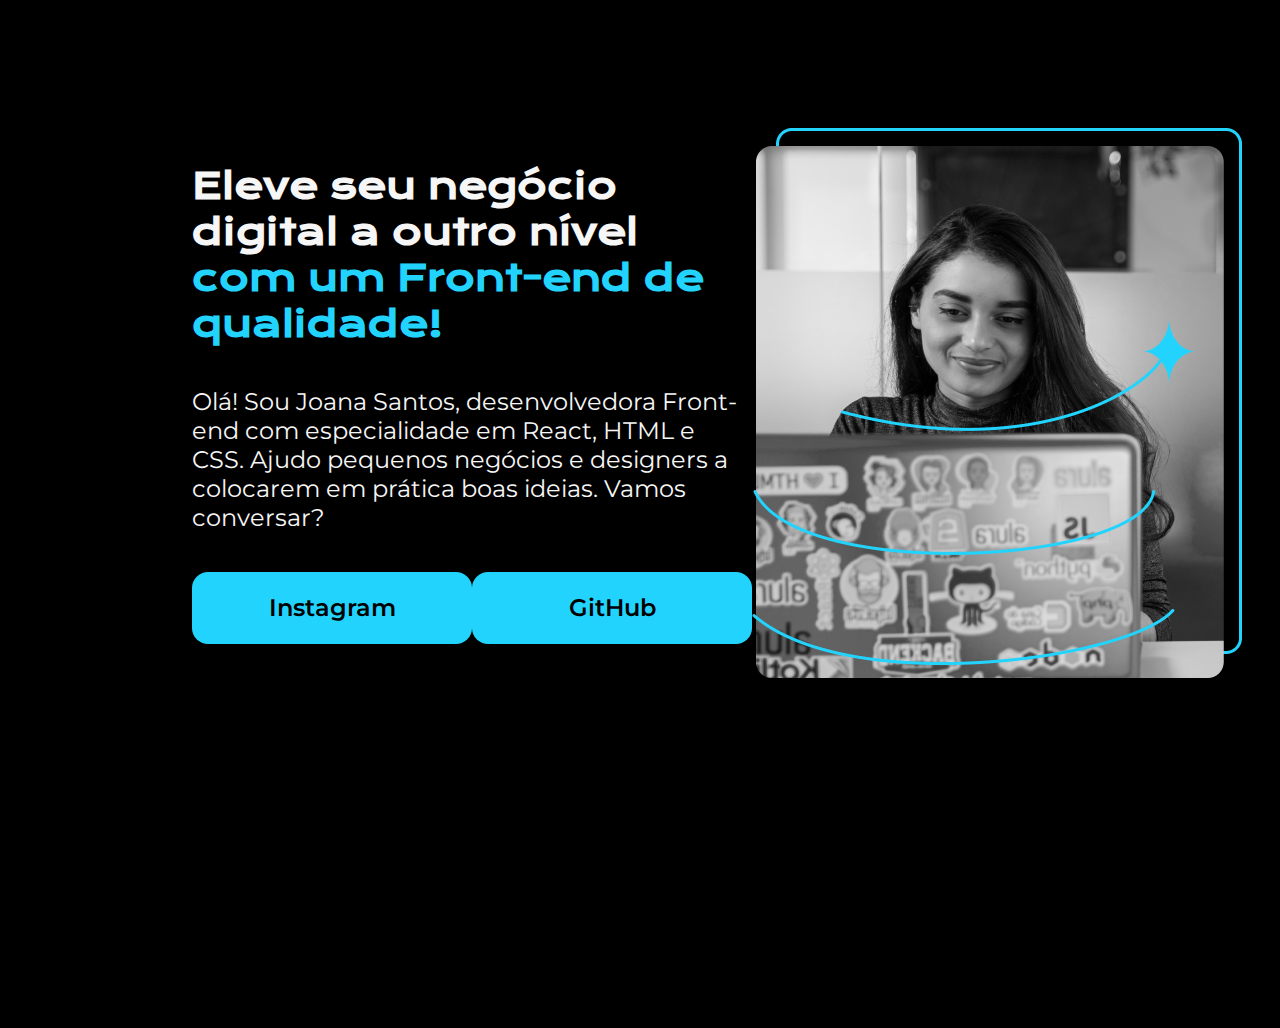
==== index.html @ 55301658 "inclusão dos primeiros aruivos do projeto" ====
<!DOCTYPE html>
<html lang="pt-BR">
<head>
    <meta charset="UTF-8">
    <meta http-equiv="X-UA-Compatible" content="IE=edge">
    <meta name="viewport" content="width=device-width, initial-scale=1.0">
    <link rel="stylesheet" href="reset.css">
    <link rel="stylesheet" href="style.css">
    <title>Portfolio</title>
</head>
<body>
    <main class="apresentacao">
        <section class="apresentacao__conteudo">
            <h1 class="apresentacao__conteudo__titulo">Eleve seu negócio digital a outro nível <strong class="titulo-destaque">com um Front-end de qualidade!</strong></h1>
            <p class="apresentacao__conteudo__texto">Olá! Sou Joana Santos, desenvolvedora Front-end com especialidade em React, HTML e CSS. Ajudo pequenos negócios e designers a colocarem em prática boas ideias. Vamos conversar?</p>
            <div class="apresentacao__links">
                <a class="apresentacao__links__link" href="https://www.instagram.com/jfr0es/">Instagram</a>
                <a class="apresentacao__links__link" href="https://github.com/jfroes">GitHub</a>
            </div>
        </section>
        <img src="Imagem.png" alt="Foto de uma garota mexendo no computador">
    </main>
</body>
</html>
---- style.css ----
@import url('https://fonts.googleapis.com/css2?family=Krona+One&family=Montserrat:wght@400;600&display=swap');

body{
    box-sizing: border-box;
    height: 100vh;
    background-color: #000000;
    color: #F6F6F6;
}

.apresentacao {
    margin: 10% 15%;
    display: flex;
    align-items: center;
    justify-content: space-between;
}

.apresentacao__conteudo{
    width: 615px;
    display: flex;
    flex-direction: column;
    gap: 40px;
}

.apresentacao__conteudo__titulo{
    font-family: 'Krona One', sans-serif;
    font-size: 36px;
}

.apresentacao__conteudo__texto{
    font-size: 24px;
    font-family:'Montserrat', sans-serif;
}

.apresentacao__links{
    display: flex;
    justify-content: space-between;
}

.apresentacao__links__link{
    background-color: #22D4FD;
    color: #000000;
    width: 280px;
    text-align: center;
    text-decoration: none;
    border-radius: 16px;
    font-size: 24px;
    font-family:'Montserrat', sans-serif;
    font-weight: 600;
    padding: 21.5px  0;
}

.titulo-destaque{
    color: #22D4FD;
   
}
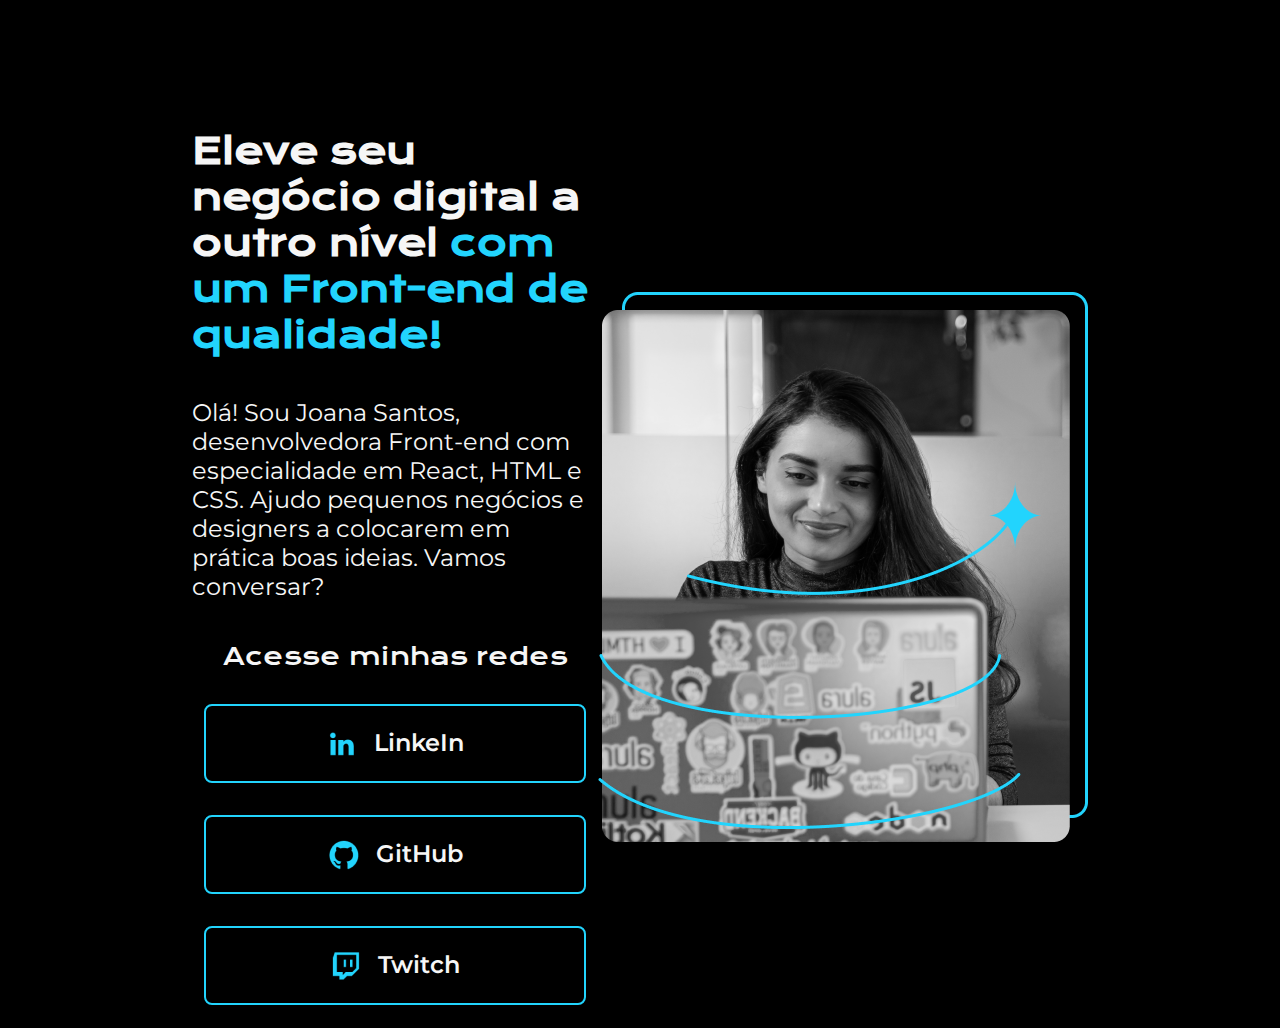
==== commit b6b62ab6: "inclusão de botão, mudança no layout e ciação da pasta assets" ====
--- a/index.html
+++ b/index.html
@@ -14,11 +14,22 @@
             <h1 class="apresentacao__conteudo__titulo">Eleve seu negócio digital a outro nível <strong class="titulo-destaque">com um Front-end de qualidade!</strong></h1>
             <p class="apresentacao__conteudo__texto">Olá! Sou Joana Santos, desenvolvedora Front-end com especialidade em React, HTML e CSS. Ajudo pequenos negócios e designers a colocarem em prática boas ideias. Vamos conversar?</p>
             <div class="apresentacao__links">
-                <a class="apresentacao__links__link" href="https://www.instagram.com/jfr0es/">Instagram</a>
-                <a class="apresentacao__links__link" href="https://github.com/jfroes">GitHub</a>
+                <h2 class="apresentacao__links__subtitulo">Acesse minhas redes</h2>
+                <a class="apresentacao__links__link" href="https://www.linkedin.com/in/josepaulofroes/">
+                    <img src="./assets/Logo linkedin.png">
+                    LinkeIn
+                </a>
+                <a class="apresentacao__links__link" href="https://github.com/jfroes">
+                    <img src="./assets/Logo Github.png">
+                    GitHub
+                </a>
+                <a class="apresentacao__links__link" href="https://github.com/jfroes">
+                    <img src="./assets/Logo Twitch.png">
+                    Twitch
+                </a>
             </div>
         </section>
-        <img src="Imagem.png" alt="Foto de uma garota mexendo no computador">
+        <img src="./assets/Imagem.png" alt="Foto de uma garota mexendo no computador">
     </main>
 </body>
 </html>--- a/style.css
+++ b/style.css
@@ -33,16 +33,30 @@
 
 .apresentacao__links{
     display: flex;
+    flex-direction: column;
     justify-content: space-between;
+    align-items: center;
+    gap: 32px;
+}
+
+.apresentacao__links__subtitulo{
+    font-family: 'Krona One', sans-serif;
+    font-weight:  400;
+    font-size: 24px;
 }
 
 .apresentacao__links__link{
-    background-color: #22D4FD;
-    color: #000000;
-    width: 280px;
+    display: flex;
+    justify-content: center; 
+    gap: 16px;
+    background-color: #22d5fd00;
+    color: #F6F6F6;
+    width: 378px;
     text-align: center;
     text-decoration: none;
-    border-radius: 16px;
+    border-radius: 8px;
+    border:solid 2px #22D4FD;
+
     font-size: 24px;
     font-family:'Montserrat', sans-serif;
     font-weight: 600;
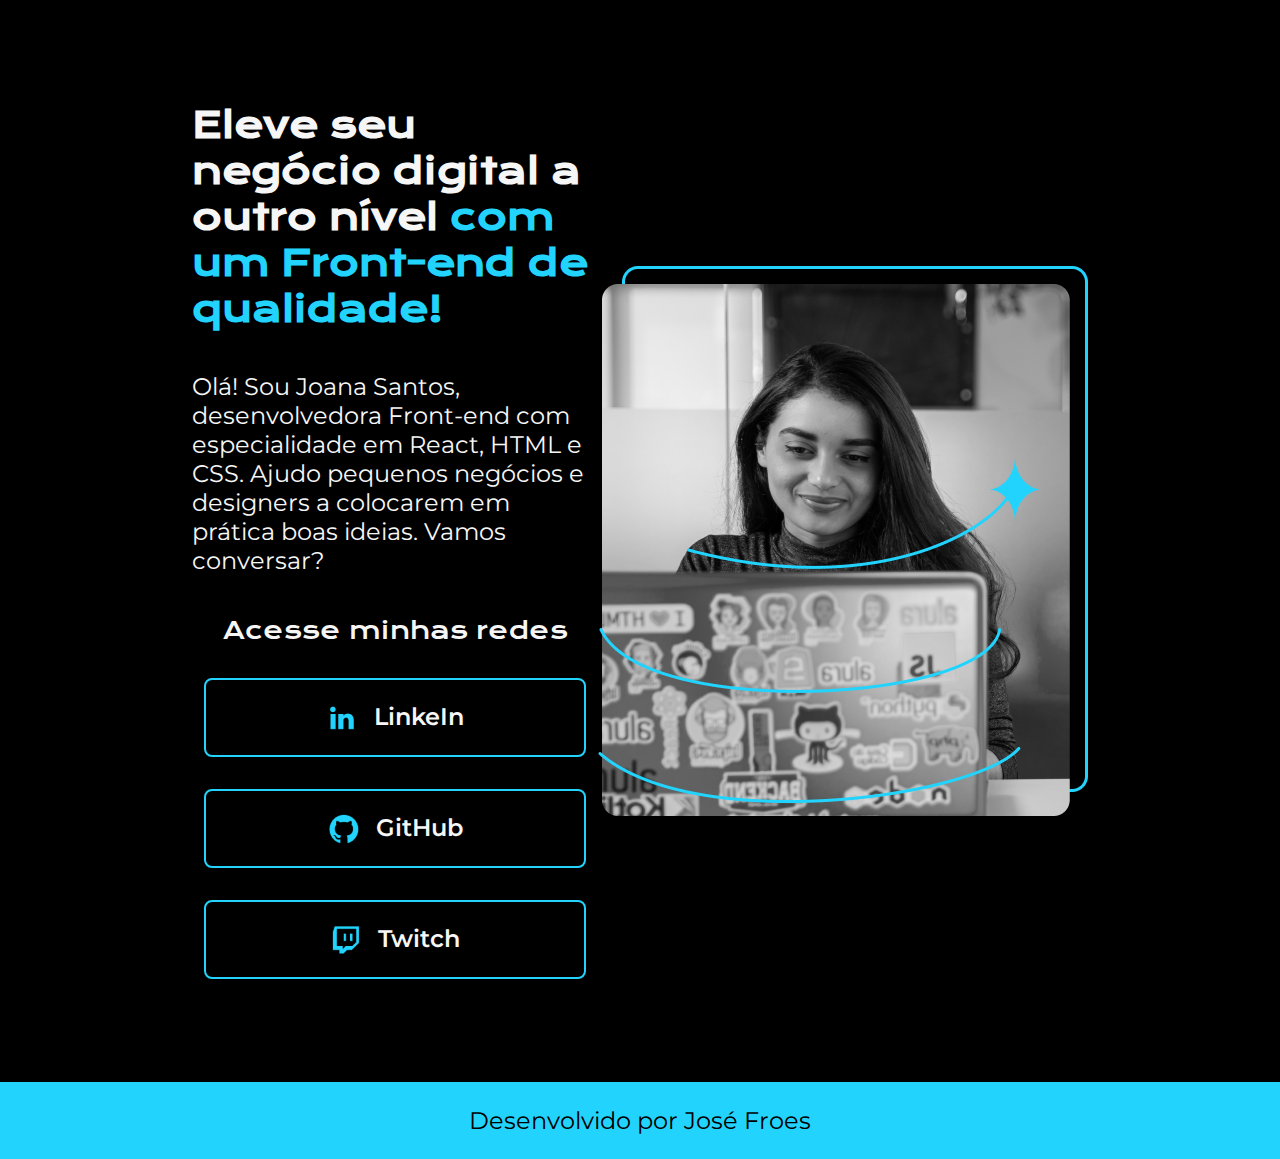
==== commit d822498a: "adicionando e estilizando o footer" ====
--- a/index.html
+++ b/index.html
@@ -9,6 +9,7 @@
     <title>Portfolio</title>
 </head>
 <body>
+    
     <main class="apresentacao">
         <section class="apresentacao__conteudo">
             <h1 class="apresentacao__conteudo__titulo">Eleve seu negócio digital a outro nível <strong class="titulo-destaque">com um Front-end de qualidade!</strong></h1>
@@ -31,5 +32,8 @@
         </section>
         <img src="./assets/Imagem.png" alt="Foto de uma garota mexendo no computador">
     </main>
+    <footer class="rodape">
+        <p>Desenvolvido por José Froes</p>
+    </footer>
 </body>
 </html>--- a/style.css
+++ b/style.css
@@ -2,13 +2,12 @@
 
 body{
     box-sizing: border-box;
-    height: 100vh;
     background-color: #000000;
     color: #F6F6F6;
 }
 
 .apresentacao {
-    margin: 10% 15%;
+    padding: 8% 15%;
     display: flex;
     align-items: center;
     justify-content: space-between;
@@ -63,8 +62,22 @@
     padding: 21.5px  0;
 }
 
+.apresentacao__links__link:hover{
+    background-color: #272727;
+}
+
 .titulo-destaque{
     color: #22D4FD;
+}
+
+.rodape{
+    padding: 24px;
+    color: #000000;
+    background-color: #22D4FD;
+    text-align: center;
+    font-family: 'Montserrat', sans-serif;
+    font-size: 24px;
+    font-weight: 400;
    
 }
 
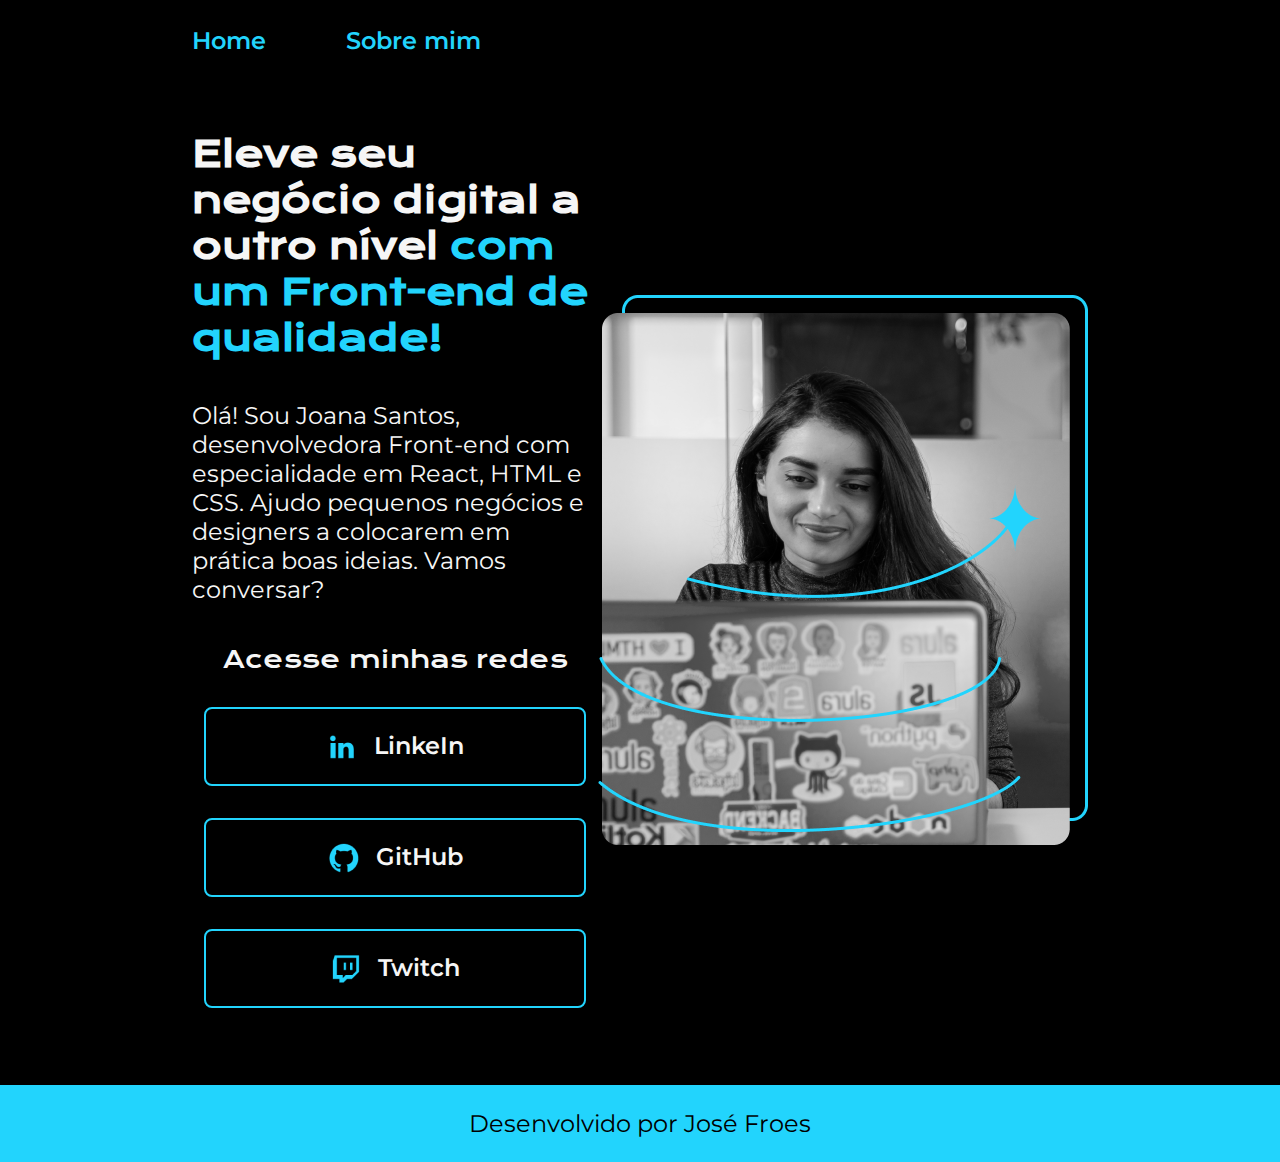
==== commit d35ed6fb: "inclusão do header e estilização de suas propriedades" ====
--- a/index.html
+++ b/index.html
@@ -4,12 +4,21 @@
     <meta charset="UTF-8">
     <meta http-equiv="X-UA-Compatible" content="IE=edge">
     <meta name="viewport" content="width=device-width, initial-scale=1.0">
-    <link rel="stylesheet" href="reset.css">
-    <link rel="stylesheet" href="style.css">
+    <link rel="stylesheet" href="./styles/reset.css">
+    <link rel="stylesheet" href="./styles/style.css">
     <title>Portfolio</title>
 </head>
 <body>
-    
+    <header class="cabecalho">
+        <nav class="cabecalho__menu">
+            <a class="cabecalho__menu__link" href="index.html">
+                Home
+            </a>
+            <a class="cabecalho__menu__link" href="">
+                Sobre mim
+            </a>
+        </nav>
+    </header>
     <main class="apresentacao">
         <section class="apresentacao__conteudo">
             <h1 class="apresentacao__conteudo__titulo">Eleve seu negócio digital a outro nível <strong class="titulo-destaque">com um Front-end de qualidade!</strong></h1>
--- a/styles/style.css
+++ b/styles/style.css
@@ -0,0 +1,100 @@
+@import url('https://fonts.googleapis.com/css2?family=Krona+One&family=Montserrat:wght@400;600&display=swap');
+
+body{
+    box-sizing: border-box;
+    background-color: #000000;
+    color: #F6F6F6;
+}
+
+.cabecalho{
+    padding: 2% 0 0 15%;
+}
+
+.cabecalho__menu{
+    display: flex;
+    gap: 80px;
+}
+
+.cabecalho__menu__link{
+    font-family:'Montserrat', sans-serif;
+    font-weight: 600;
+    font-size: 24px;
+    color: #22D4FD;
+    text-decoration: none;
+}
+
+.apresentacao {
+    padding: 6% 15%;
+    display: flex;
+    align-items: center;
+    justify-content: space-between;
+}
+
+.apresentacao__conteudo{
+    width: 615px;
+    display: flex;
+    flex-direction: column;
+    gap: 40px;
+}
+
+.apresentacao__conteudo__titulo{
+    font-family: 'Krona One', sans-serif;
+    font-size: 36px;
+}
+
+.apresentacao__conteudo__texto{
+    font-size: 24px;
+    font-family:'Montserrat', sans-serif;
+}
+
+.apresentacao__links{
+    display: flex;
+    flex-direction: column;
+    justify-content: space-between;
+    align-items: center;
+    gap: 32px;
+}
+
+.apresentacao__links__subtitulo{
+    font-family: 'Krona One', sans-serif;
+    font-weight:  400;
+    font-size: 24px;
+}
+
+.apresentacao__links__link{
+    display: flex;
+    justify-content: center; 
+    gap: 16px;
+    background-color: #22d5fd00;
+    color: #F6F6F6;
+    width: 378px;
+    text-align: center;
+    text-decoration: none;
+    border-radius: 8px;
+    border:solid 2px #22D4FD;
+
+    font-size: 24px;
+    font-family:'Montserrat', sans-serif;
+    font-weight: 600;
+    padding: 21.5px  0;
+}
+
+.apresentacao__links__link:hover{
+    background-color: #272727;
+}
+
+.titulo-destaque{
+    color: #22D4FD;
+}
+
+.rodape{
+    padding: 24px;
+    color: #000000;
+    background-color: #22D4FD;
+    text-align: center;
+    font-family: 'Montserrat', sans-serif;
+    font-size: 24px;
+    font-weight: 400;
+   
+}
+
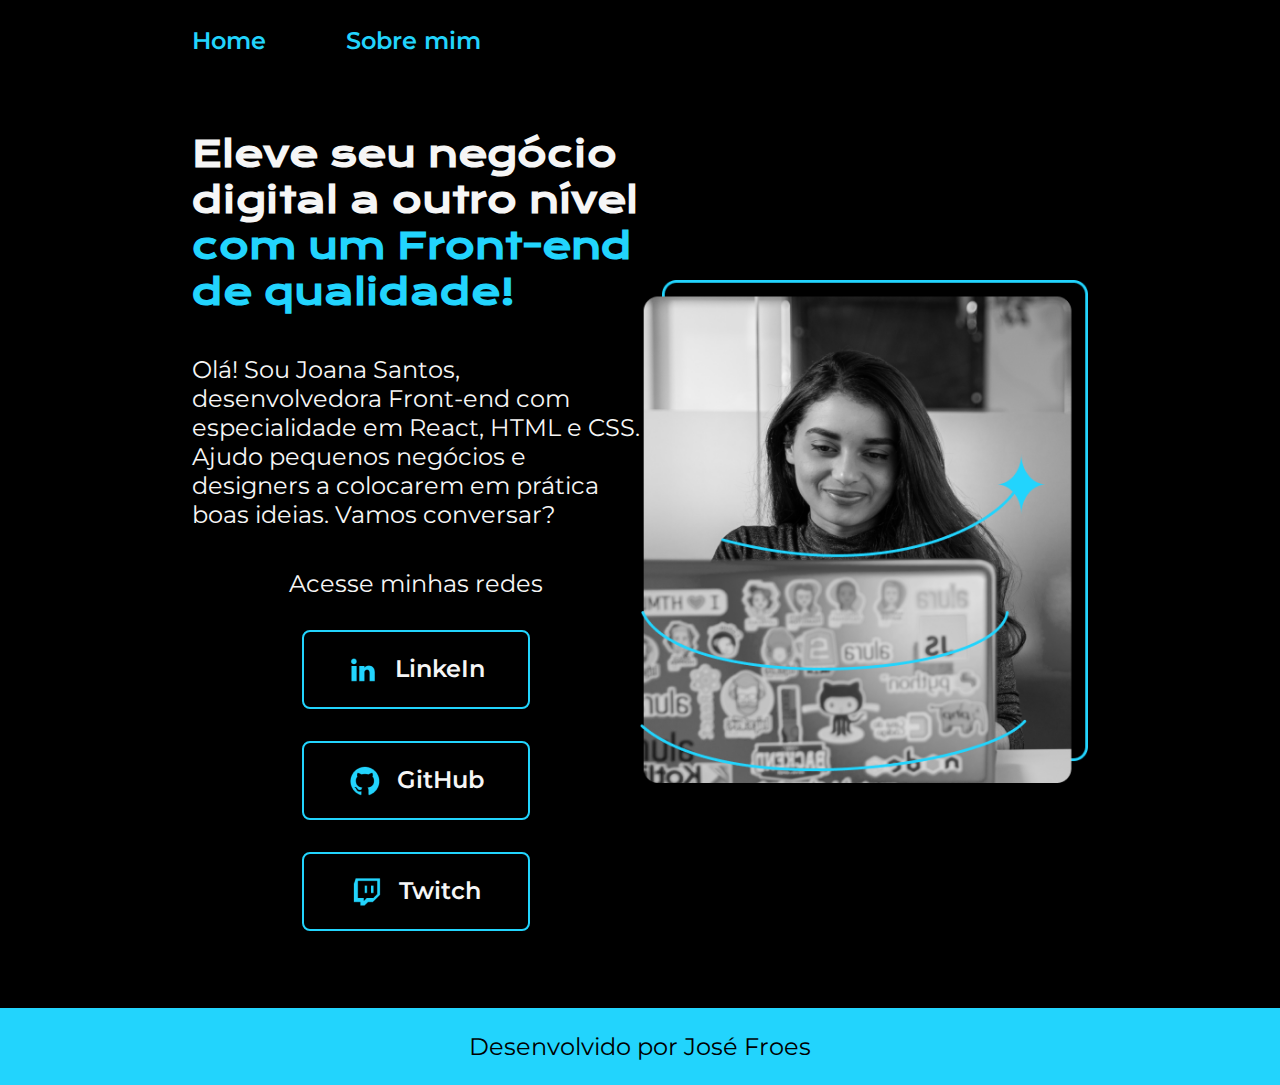
==== commit 54ae3c29: "mudança de propriedades absolutas para relativas" ====
--- a/index.html
+++ b/index.html
@@ -14,7 +14,7 @@
             <a class="cabecalho__menu__link" href="index.html">
                 Home
             </a>
-            <a class="cabecalho__menu__link" href="">
+            <a class="cabecalho__menu__link" href="about.html">
                 Sobre mim
             </a>
         </nav>
@@ -25,21 +25,21 @@
             <p class="apresentacao__conteudo__texto">Olá! Sou Joana Santos, desenvolvedora Front-end com especialidade em React, HTML e CSS. Ajudo pequenos negócios e designers a colocarem em prática boas ideias. Vamos conversar?</p>
             <div class="apresentacao__links">
                 <h2 class="apresentacao__links__subtitulo">Acesse minhas redes</h2>
-                <a class="apresentacao__links__link" href="https://www.linkedin.com/in/josepaulofroes/">
-                    <img src="./assets/Logo linkedin.png">
-                    LinkeIn
+                <a class="apresentacao__links__navegacao" href="https://www.linkedin.com/in/josepaulofroes/">
+                <img src="./assets/Logo linkedin.png">
+                LinkeIn
                 </a>
-                <a class="apresentacao__links__link" href="https://github.com/jfroes">
+                <a class="apresentacao__links__navegacao" href="https://github.com/jfroes">
                     <img src="./assets/Logo Github.png">
                     GitHub
                 </a>
-                <a class="apresentacao__links__link" href="https://github.com/jfroes">
+                <a class="apresentacao__links__navegacao" href="https://github.com/jfroes">
                     <img src="./assets/Logo Twitch.png">
                     Twitch
                 </a>
             </div>
         </section>
-        <img src="./assets/Imagem.png" alt="Foto de uma garota mexendo no computador">
+        <img class="apresentacao__imagem" src="./assets/Imagem.png" alt="Foto de uma garota mexendo no computador">
     </main>
     <footer class="rodape">
         <p>Desenvolvido por José Froes</p>
--- a/styles/style.css
+++ b/styles/style.css
@@ -1,9 +1,19 @@
 @import url('https://fonts.googleapis.com/css2?family=Krona+One&family=Montserrat:wght@400;600&display=swap');
+
+:root{
+    --cor-primaria:#000000;
+    --cor-secundaria:#F6F6F6;
+    --cor-terciaria:#22D4FD;
+    --cor-hover: #272727;
+
+    --fonte-primaria:'Krona One', sans-serif;
+    --fonte-secundaria: 'Montserrat', sans-serif;
+}
 
 body{
     box-sizing: border-box;
-    background-color: #000000;
-    color: #F6F6F6;
+    background-color: var(--cor-primaria);
+    color: var(--cor-secundaria);
 }
 
 .cabecalho{
@@ -16,10 +26,10 @@
 }
 
 .cabecalho__menu__link{
-    font-family:'Montserrat', sans-serif;
+    font-family:var(--fonte-secundaria);
     font-weight: 600;
-    font-size: 24px;
-    color: #22D4FD;
+    font-size: 1.5rem;
+    color: var(--cor-terciaria);
     text-decoration: none;
 }
 
@@ -31,20 +41,20 @@
 }
 
 .apresentacao__conteudo{
-    width: 615px;
+    width: 50%;
     display: flex;
     flex-direction: column;
     gap: 40px;
 }
 
 .apresentacao__conteudo__titulo{
-    font-family: 'Krona One', sans-serif;
-    font-size: 36px;
+    font-family: var(--fonte-primaria);
+    font-size: 2.25rem;
 }
 
 .apresentacao__conteudo__texto{
-    font-size: 24px;
-    font-family:'Montserrat', sans-serif;
+    font-size: 1.5rem;
+    font-family:var(--fonte-secundaria);
 }
 
 .apresentacao__links{
@@ -56,45 +66,48 @@
 }
 
 .apresentacao__links__subtitulo{
-    font-family: 'Krona One', sans-serif;
+    font-family: var(--fonte-secundaria);
     font-weight:  400;
-    font-size: 24px;
+    font-size: 1.5rem;
 }
 
-.apresentacao__links__link{
+.apresentacao__links__navegacao{
     display: flex;
     justify-content: center; 
     gap: 16px;
-    background-color: #22d5fd00;
-    color: #F6F6F6;
-    width: 378px;
+    background-color: var(--cor-primaria);
+    color: var(--cor-secundaria);
+    width: 50%;
     text-align: center;
     text-decoration: none;
     border-radius: 8px;
-    border:solid 2px #22D4FD;
+    border:solid 2px var(--cor-terciaria);
 
-    font-size: 24px;
-    font-family:'Montserrat', sans-serif;
+    font-size: 1.5rem;
+    font-family:var(--fonte-secundaria);
     font-weight: 600;
     padding: 21.5px  0;
 }
 
 .apresentacao__links__link:hover{
-    background-color: #272727;
+    background-color: var(--cor-hover);
 }
 
 .titulo-destaque{
-    color: #22D4FD;
+    color: var(--cor-terciaria);
+}
+
+.apresentacao__imagem{
+    width: 50%;
 }
 
 .rodape{
     padding: 24px;
-    color: #000000;
-    background-color: #22D4FD;
+    color: var(--cor-primaria);
+    background-color: var(--cor-terciaria);
     text-align: center;
-    font-family: 'Montserrat', sans-serif;
-    font-size: 24px;
+    font-family: var(--fonte-secundaria);
+    font-size: 1.5rem;
     font-weight: 400;
    
-}
-
+}